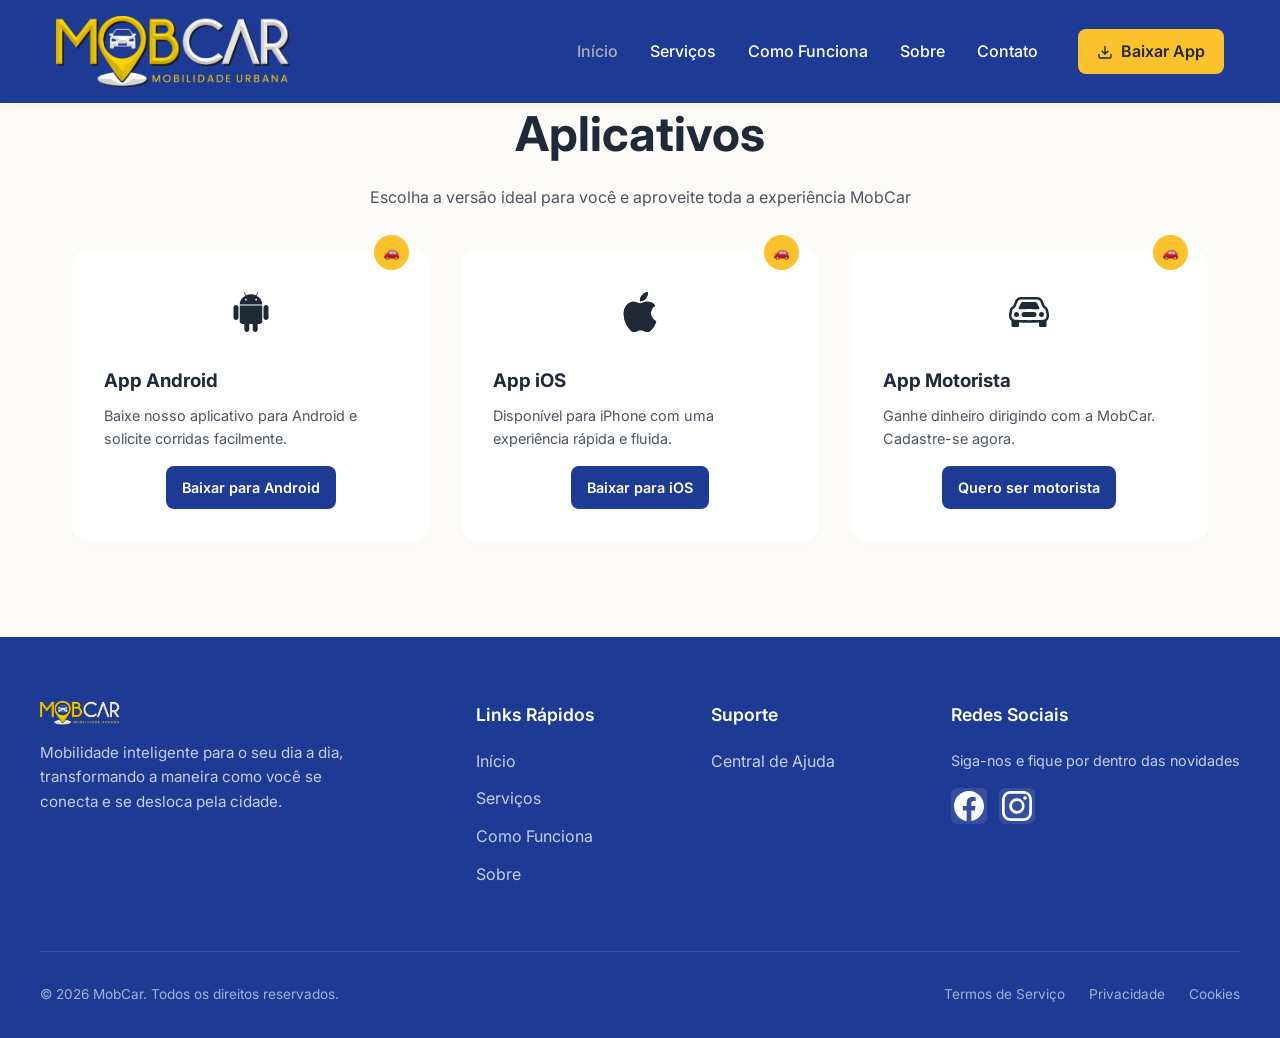
==== aplicativos.html @ 493b6944 "Atualização do site" ====
<!DOCTYPE html>
<html lang="pt-BR">
<head>
    <meta charset="UTF-8">
    <meta name="viewport" content="width=device-width, initial-scale=1.0">
    <title>MobCar - Mobilidade Inteligente</title>
    <link rel="preconnect" href="https://fonts.googleapis.com">
    <link rel="preconnect" href="https://fonts.gstatic.com" crossorigin>
    <link href="https://fonts.googleapis.com/css2?family=Inter:wght@400;500;600;700&display=swap" rel="stylesheet">
    <link rel="stylesheet" href="css/style.css">
</head>
<body>

    <header class="cabecalho-principal">
        <div class="container-cabecalho">
            <div class="logotipo">
               <img class="mobcar" src="imagens/logo-mobcar.png.png" alt="logo-mobcar">
            </div>
            
            <button class="botao-menu" aria-label="Abrir menu">
                <span class="barra"></span>
                <span class="barra"></span>
                <span class="barra"></span>
            </button>

            <nav class="barra-navegacao">
                <ul class="links-navegacao">
                    <li><a href="index.html" class="ativo">Início</a></li>
                    <li><a href="index.html#servicos">Serviços</a></li>
                    <li><a href="index.html#como-funciona">Como Funciona</a></li>
                    <li><a href="index.html#sobre">Sobre</a></li>
                    <li><a href="index.html#contato">Contato</a></li>
                </ul>
                <a href="#aplicativos" class="botao-baixar-app">
                    <svg width="16" height="16" viewBox="0 0 24 24" fill="none" stroke="currentColor" stroke-width="2"><path d="M21 15v4a2 2 0 0 1-2 2H5a2 2 0 0 1-2-2v-4M7 10l5 5 5-5M12 15V3"/></svg>
                    Baixar App
                </a>
            </nav>
        </div>
    </header>

    <main>
        

    <section id="aplicativos" class="secao-passoapasso">
    
        <div class="cabecalho-secao">
           <h2>Aplicativos</h2>
           <p>Escolha a versão ideal para você e aproveite toda a experiência MobCar</p>
        </div>

        <div class="linha-passos">
         <div class="cartao-passo" data-step="01">
           <div class="icone-passo"><svg xmlns="http://www.w3.org/2000/svg" width="40" height="40" fill="currentColor" class="bi bi-android2" viewBox="0 0 16 16">
           <path d="m10.213 1.471.691-1.26q.069-.124-.048-.192-.128-.057-.195.058l-.7 1.27A4.8 4.8 0 0 0 8.005.941q-1.032 0-1.956.404l-.7-1.27Q5.281-.037 5.154.02q-.117.069-.049.193l.691 1.259a4.25 4.25 0 0 0-1.673 1.476A3.7 3.7 0 0 0 3.5 5.02h9q0-1.125-.623-2.072a4.27 4.27 0 0 0-1.664-1.476ZM6.22 3.303a.37.37 0 0 1-.267.11.35.35 0 0 1-.263-.11.37.37 0 0 1-.107-.264.37.37 0 0 1 .107-.265.35.35 0 0 1 .263-.11q.155 0 .267.11a.36.36 0 0 1 .112.265.36.36 0 0 1-.112.264m4.101 0a.35.35 0 0 1-.262.11.37.37 0 0 1-.268-.11.36.36 0 0 1-.112-.264q0-.154.112-.265a.37.37 0 0 1 .268-.11q.155 0 .262.11a.37.37 0 0 1 .107.265q0 .153-.107.264M3.5 11.77q0 .441.311.75.311.306.76.307h.758l.01 2.182q0 .414.292.703a.96.96 0 0 0 .7.288.97.97 0 0 0 .71-.288.95.95 0 0 0 .292-.703v-2.182h1.343v2.182q0 .414.292.703a.97.97 0 0 0 .71.288.97.97 0 0 0 .71-.288.95.95 0 0 0 .292-.703v-2.182h.76q.436 0 .749-.308.31-.307.311-.75V5.365h-9zm10.495-6.587a.98.98 0 0 0-.702.278.9.9 0 0 0-.293.685v4.063q0 .406.293.69a.97.97 0 0 0 .702.284q.42 0 .712-.284a.92.92 0 0 0 .293-.69V6.146a.9.9 0 0 0-.293-.685 1 1 0 0 0-.712-.278m-12.702.283a1 1 0 0 1 .712-.283q.41 0 .702.283a.9.9 0 0 1 .293.68v4.063a.93.93 0 0 1-.288.69.97.97 0 0 1-.707.284 1 1 0 0 1-.712-.284.92.92 0 0 1-.293-.69V6.146q0-.396.293-.68"/>
           </svg></div>
           <h3>App Android</h3>
           <p>Baixe nosso aplicativo para Android e solicite corridas facilmente.</p>
           <a href="https://play.google.com/store/apps/details?id=br.com.paracatumobi.passenger.drivermachine&pcampaignid=web_share"  class="botao-app" target="_blank">Baixar para Android</a>
         </div>

         <div class="cartao-passo" data-step="02">
           <div class="icone-passo"><svg xmlns="http://www.w3.org/2000/svg" width="40" height="40" fill="currentColor" class="bi bi-apple" viewBox="0 0 16 16">
           <path d="M11.182.008C11.148-.03 9.923.023 8.857 1.18c-1.066 1.156-.902 2.482-.878 2.516s1.52.087 2.475-1.258.762-2.391.728-2.43m3.314 11.733c-.048-.096-2.325-1.234-2.113-3.422s1.675-2.789 1.698-2.854-.597-.79-1.254-1.157a3.7 3.7 0 0 0-1.563-.434c-.108-.003-.483-.095-1.254.116-.508.139-1.653.589-1.968.607-.316.018-1.256-.522-2.267-.665-.647-.125-1.333.131-1.824.328-.49.196-1.422.754-2.074 2.237-.652 1.482-.311 3.83-.067 4.56s.625 1.924 1.273 2.796c.576.984 1.34 1.667 1.659 1.899s1.219.386 1.843.067c.502-.308 1.408-.485 1.766-.472.357.013 1.061.154 1.782.539.571.197 1.111.115 1.652-.105.541-.221 1.324-1.059 2.238-2.758q.52-1.185.473-1.282"/>
           <path d="M11.182.008C11.148-.03 9.923.023 8.857 1.18c-1.066 1.156-.902 2.482-.878 2.516s1.52.087 2.475-1.258.762-2.391.728-2.43m3.314 11.733c-.048-.096-2.325-1.234-2.113-3.422s1.675-2.789 1.698-2.854-.597-.79-1.254-1.157a3.7 3.7 0 0 0-1.563-.434c-.108-.003-.483-.095-1.254.116-.508.139-1.653.589-1.968.607-.316.018-1.256-.522-2.267-.665-.647-.125-1.333.131-1.824.328-.49.196-1.422.754-2.074 2.237-.652 1.482-.311 3.83-.067 4.56s.625 1.924 1.273 2.796c.576.984 1.34 1.667 1.659 1.899s1.219.386 1.843.067c.502-.308 1.408-.485 1.766-.472.357.013 1.061.154 1.782.539.571.197 1.111.115 1.652-.105.541-.221 1.324-1.059 2.238-2.758q.52-1.185.473-1.282"/>
           </svg></div>
           <h3>App iOS</h3>
           <p>Disponível para iPhone com uma experiência rápida e fluida.</p>
           <a href="https://apps.apple.com/br/app/mobcar-passageiro/id1669278297" class="botao-app" target="_blank">Baixar para iOS</a>
         </div>

         <div class="cartao-passo" data-step="03">
            <div class="icone-passo"><svg xmlns="http://www.w3.org/2000/svg" width="40" height="40" fill="currentColor" class="bi bi-car-front" viewBox="0 0 16 16">
  <path d="M4 9a1 1 0 1 1-2 0 1 1 0 0 1 2 0m10 0a1 1 0 1 1-2 0 1 1 0 0 1 2 0M6 8a1 1 0 0 0 0 2h4a1 1 0 1 0 0-2zM4.862 4.276 3.906 6.19a.51.51 0 0 0 .497.731c.91-.073 2.35-.17 3.597-.17s2.688.097 3.597.17a.51.51 0 0 0 .497-.731l-.956-1.913A.5.5 0 0 0 10.691 4H5.309a.5.5 0 0 0-.447.276"/>
  <path d="M2.52 3.515A2.5 2.5 0 0 1 4.82 2h6.362c1 0 1.904.596 2.298 1.515l.792 1.848c.075.175.21.319.38.404.5.25.855.715.965 1.262l.335 1.679q.05.242.049.49v.413c0 .814-.39 1.543-1 1.997V13.5a.5.5 0 0 1-.5.5h-2a.5.5 0 0 1-.5-.5v-1.338c-1.292.048-2.745.088-4 .088s-2.708-.04-4-.088V13.5a.5.5 0 0 1-.5.5h-2a.5.5 0 0 1-.5-.5v-1.892c-.61-.454-1-1.183-1-1.997v-.413a2.5 2.5 0 0 1 .049-.49l.335-1.68c.11-.546.465-1.012.964-1.261a.8.8 0 0 0 .381-.404l.792-1.848ZM4.82 3a1.5 1.5 0 0 0-1.379.91l-.792 1.847a1.8 1.8 0 0 1-.853.904.8.8 0 0 0-.43.564L1.03 8.904a1.5 1.5 0 0 0-.03.294v.413c0 .796.62 1.448 1.408 1.484 1.555.07 3.786.155 5.592.155s4.037-.084 5.592-.155A1.48 1.48 0 0 0 15 9.611v-.413q0-.148-.03-.294l-.335-1.68a.8.8 0 0 0-.43-.563 1.8 1.8 0 0 1-.853-.904l-.792-1.848A1.5 1.5 0 0 0 11.18 3z"/>
</svg></div>
            <h3>App Motorista</h3>
            <p>Ganhe dinheiro dirigindo com a MobCar. Cadastre-se agora.</p>
            <a href="https://play.google.com/store/apps/details?id=br.com.paracatumobi.taxi.drivermachine&pcampaignid=web_share" class="botao-app" target="_blank">Quero ser motorista</a>
         </div>
        </div>
    </section>


        
    </main>

    <footer class="rodape-principal">
        <div class="rodape-topo">
            <div class="marca-rodape">
                <div class="logotipo-invertido">
                    <img src="imagens/logo-mobcar.png.png" alt="">
                </div>
                <p>Mobilidade inteligente para o seu dia a dia, transformando a maneira como você se conecta e se desloca pela cidade.</p>
            </div>

            <div class="coluna-links-rodape">
                <h4>Links Rápidos</h4>
                <ul>
                    <li><a href="#inicio">Início</a></li>
                    <li><a href="#servicos">Serviços</a></li>
                    <li><a href="#como-funciona">Como Funciona</a></li>
                    <li><a href="#sobre">Sobre</a></li>
                </ul>
            </div>

            <div class="coluna-links-rodape">
                <h4>Suporte</h4>
                <ul>
                    <li><a href="https://wa.me/553833650109">Central de Ajuda</a></li>
                    
                </ul>
            </div>

            <div class="rodape-redes">
                <h4>Redes Sociais</h4>
                <p>Siga-nos e fique por dentro das novidades</p>
                <div class="icones-sociais">
                    <a href="https://www.facebook.com/paracatumobi?mibextid=2JQ9oc "  aria-label="Facebook"> <svg xmlns="http://www.w3.org/2000/svg" width="30" height="30" fill="currentColor" class="bi bi-facebook" viewBox="0 0 16 16">
                    <path d="M16 8.049c0-4.446-3.582-8.05-8-8.05C3.58 0-.002 3.603-.002 8.05c0 4.017 2.926 7.347 6.75 7.951v-5.625h-2.03V8.05H6.75V6.275c0-2.017 1.195-3.131 3.022-3.131.876 0 1.791.157 1.791.157v1.98h-1.009c-.993 0-1.303.621-1.303 1.258v1.51h2.218l-.354 2.326H9.25V16c3.824-.604 6.75-3.934 6.75-7.951"/>
                    </svg></a>
                    <a href="https://www.instagram.com/mobcar_/" target="_blank" aria-label="Instagram"> <svg xmlns="http://www.w3.org/2000/svg" width="30" height="30" fill="currentColor" class="bi bi-instagram" viewBox="0 0 16 16">
                    <path d="M8 0C5.829 0 5.556.01 4.703.048 3.85.088 3.269.222 2.76.42a3.9 3.9 0 0 0-1.417.923A3.9 3.9 0 0 0 .42 2.76C.222 3.268.087 3.85.048 4.7.01 5.555 0 5.827 0 8.001c0 2.172.01 2.444.048 3.297.04.852.174 1.433.372 1.942.205.526.478.972.923 1.417.444.445.89.719 1.416.923.51.198 1.09.333 1.942.372C5.555 15.99 5.827 16 8 16s2.444-.01 3.298-.048c.851-.04 1.434-.174 1.943-.372a3.9 3.9 0 0 0 1.416-.923c.445-.445.718-.891.923-1.417.197-.509.332-1.09.372-1.942C15.99 10.445 16 10.173 16 8s-.01-2.445-.048-3.299c-.04-.851-.175-1.433-.372-1.941a3.9 3.9 0 0 0-.923-1.417A3.9 3.9 0 0 0 13.24.42c-.51-.198-1.092-.333-1.943-.372C10.443.01 10.172 0 7.998 0zm-.717 1.442h.718c2.136 0 2.389.007 3.232.046.78.035 1.204.166 1.486.275.373.145.64.319.92.599s.453.546.598.92c.11.281.24.705.275 1.485.039.843.047 1.096.047 3.231s-.008 2.389-.047 3.232c-.035.78-.166 1.203-.275 1.485a2.5 2.5 0 0 1-.599.919c-.28.28-.546.453-.92.598-.28.11-.704.24-1.485.276-.843.038-1.096.047-3.232.047s-2.39-.009-3.233-.047c-.78-.036-1.203-.166-1.485-.276a2.5 2.5 0 0 1-.92-.598 2.5 2.5 0 0 1-.6-.92c-.109-.281-.24-.705-.275-1.485-.038-.843-.046-1.096-.046-3.233s.008-2.388.046-3.231c.036-.78.166-1.204.276-1.486.145-.373.319-.64.599-.92s.546-.453.92-.598c.282-.11.705-.24 1.485-.276.738-.034 1.024-.044 2.515-.045zm4.988 1.328a.96.96 0 1 0 0 1.92.96.96 0 0 0 0-1.92m-4.27 1.122a4.109 4.109 0 1 0 0 8.217 4.109 4.109 0 0 0 0-8.217m0 1.441a2.667 2.667 0 1 1 0 5.334 2.667 2.667 0 0 1 0-5.334"/>
                    </svg></a>
                </div>
            </div>
        </div>

        <div class="rodape-baixo">
            <p>&copy; 2026 MobCar. Todos os direitos reservados.</p>
            <div class="legal-rodape">
                <a href="#">Termos de Serviço</a>
                <a href="#">Privacidade</a>
                <a href="#">Cookies</a>
            </div>
        </div>
    </footer>

    <script src="js/script.js"></script>
</body>
</html>
---- css/style.css ----
:root {
    --primary-blue: #1d3b95;
    --primary-hover: #152c73;
    --accent-yellow: #fbc22b;
    --accent-hover: #e0ab1f;
    --bg-light: #fdfbf7;
    --bg-card: #ffffff;
    --text-main: #1f2937;
    --text-muted: #4b5563;
    --text-light: #9ca3af;
    --border-color: #e5e7eb;
    --font-stack: 'Inter', sans-serif;
    --transition-fast: 0.2s ease;
}

* {
    margin: 0;
    padding: 0;
    box-sizing: border-box;
}

html {
    scroll-behavior: smooth;
    font-size: 17px;
}

body {
    font-family: var(--font-stack);
    background-color: var(--bg-light);
    color: var(--text-main);
    line-height: 1.6;
    overflow-x: hidden;
}

a {
    text-decoration: none;
    color: inherit;
    transition: var(--transition-fast);
}

ul {
    list-style: none;
}

img {
    max-width: 100%;
    height: auto;
    display: block;
}


.botao-primario {
    display: inline-flex;
    align-items: center;
    justify-content: center;
    background-color: var(--primary-blue);
    color: #ffffff;
    padding: 0.75rem 1.5rem;
    border-radius: 8px;
    font-weight: 600;
    border: none;
    cursor: pointer;
}

.botao-primario:hover {
    background-color: var(--primary-hover);
}

.botao-secundario {
    display: inline-flex;
    align-items: center;
    justify-content: center;
    background-color: #ffffff;
    color: var(--primary-blue);
    padding: 0.75rem 1.5rem;
    border-radius: 8px;
    font-weight: 600;
    border: 1px solid var(--primary-blue);
}

.botao-secundario:hover {
    background-color: #f3f4f6;
}

.cabecalho-secao {
    text-align: center;
    margin-bottom: 2.5rem;
    padding: 0 1rem;
}

.cabecalho-secao h2 {
    font-size: 3.0rem;
    color: var(--text-main);
    margin-bottom: 0.75rem;
    font-weight: 700;
}

.cabecalho-secao p {
    color: var(--text-muted);
    max-width: 600px;
    margin: 0 auto;
}


.cabecalho-principal {
    position: fixed;
    top: 0;
    left: 0;
    width: 100%;
    background-color: var(--primary-blue);
    box-shadow: 0 2px 10px rgba(0,0,0,0.05);
    z-index: 1000;

}

.container-cabecalho {
    display: flex;
    justify-content: space-between;
    align-items: center;
    padding: 1rem;
    max-width: 1200px;
    margin: 0 auto;
}

.logotipo {
    display: flex;
    align-items: center;
    gap: 0.5rem;
    width: 20%;
}


.botao-menu {
    display: flex;
    flex-direction: column;
    gap: 5px;
    background: none;
    border: none;
    cursor: pointer;
}

.botao-menu .barra {
    width: 25px;
    height: 3px;
    background-color: var(--bg-light);
    border-radius: 2px;
    transition: var(--transition-fast);
}

.botao-app {
    display: flex;
    width: fit-content;
    justify-content: center;
    align-items: center;
    margin: 1rem auto 0;
    padding: 0.6rem 1rem;
    background-color: var(--primary-blue);
    color: #fff;
    border-radius: 8px;
    font-size: 0.9rem;
    font-weight: 600;
}

.botao-app:hover {
    background-color: var(--primary-hover);
}


.barra-navegacao {
    position: absolute;
    top: 100%;
    left: 0;
    width: 100%;
    background-color:var(--primary-blue);
    display: none;
    flex-direction: column;
    padding: 1.5rem;
    box-shadow: 0 4px 10px rgba(0,0,0,0.05);
    border-top: 1px solid var(--border-color);
}

.barra-navegacao.ativa {
    display: flex;
}

.links-navegacao {
    display: flex;
    flex-direction: column;
    gap: 1.25rem;
    margin-bottom: 1.5rem;
}

.links-navegacao a {
    font-weight: 500;
    color: rgb(255, 255, 255);
}

.links-navegacao a:hover, .links-navegacao a.ativo {
    color: rgb(173, 173, 173);
}

.botao-baixar-app {
    display: inline-flex;
    align-items: center;
    justify-content: center;
    gap: 0.5rem;
    background-color: var(--accent-yellow);
    color: var(--text-main);
    padding: 0.6rem 1.2rem;
    border-radius: 8px;
    font-weight: 600;
}

.botao-baixar-app:hover {
    background-color: var(--accent-hover);
}


.secao-principal {
    padding: 7rem 1rem 3rem 1rem;
}

.conteudo-principal h1 {
    font-size: 2.2rem;
    line-height: 1.2;
    color: var(--text-main);
    margin-bottom: 1rem;
}

.conteudo-principal p {
    color: var(--text-muted);
    margin-bottom: 2rem;
    font-size: 1rem;
}

.botoes-principais {
    display: flex;
    flex-direction: column;
    gap: 1rem;
    margin-bottom: 3rem;
}

.seta-baixo::after {
    content: ' ▾';
}

.estatisticas-principais {
    display: grid;
    grid-template-columns: repeat(3, 1fr);
    gap: 1rem;
    border-top: 1px solid var(--border-color);
    padding-top: 1.5rem;
}

.item-estatistica h3 {
    font-size: 1.5rem;
    color: var(--primary-blue);
}

.item-estatistica p {
    font-size: 0.75rem;
    color: var(--text-light);
    margin-bottom: 0;
}

.container-imagem-principal {
    margin-top: 3rem;
    position: relative;
}

.imagem-principal {
    border-radius: 20px;
    width: 100%;
    object-fit: cover;
}

.placa-flutuante {
    position: absolute;
    bottom: 15px;
    right: 15px;
    background-color: #ffffff;
    padding: 0.6rem 1rem;
    border-radius: 12px;
    display: flex;
    align-items: center;
    gap: 0.75rem;
    box-shadow: 0 4px 15px rgba(0,0,0,0.1);
}

.titulo-placa {
    display: block;
    font-size: 0.7rem;
    color: var(--text-light);
}

.valor-placa {
    font-weight: 700;
    color: var(--primary-blue);
    font-size: 0.9rem;
}


.secao-vantagens {
    padding: 4rem 1rem;
}

.grade-vantagens {
    display: flex;
    flex-direction: column;
    gap: 1.5rem;
}

.cartao-vantagem {
    background-color: var(--bg-card);
    padding: 2rem;
    border-radius: 16px;
    border: 1px solid rgba(0,0,0,0.03);
    box-shadow: 0 4px 6px rgba(0,0,0,0.01);
}

.icone-cartao {
    width: 70px;
    height: 45px;
    border-radius: 8px;
    display: flex;
    align-items: center;
    justify-content: center;
    font-size: 1.25rem;
    margin-bottom: 1.25rem;
    background-color: #f0f4ff;
    color: var(--primary-blue);
    margin: 0 auto 1.25rem;
}

.cartao-vantagem h3 {
    margin-bottom: 0.5rem;
}

.cartao-vantagem p {
    color: var(--text-muted);
    font-size: 0.9rem;
}


.secao-passoapasso {
    padding: 4rem 1rem;
}

.linha-passos {
    display: flex;
    flex-direction: column;
    gap: 2rem;
}

.cartao-passo {
    background-color: var(--bg-card);
    padding: 2rem;
    border-radius: 16px;
    position: relative;
    box-shadow: 0 4px 6px rgba(0,0,0,0.01);
}

.cartao-passo::before {
    content: "🚗";
    position: absolute;
    top: -15px;
    right: 20px;
    background-color: var(--accent-yellow);
    color: var(--text-main);
    font-weight: 700;
    width: 35px;
    height: 35px;
    border-radius: 50%;
    display: flex;
    align-items: center;
    justify-content: center;
    font-size: 0.85rem;
}

.icone-passo {
    width: 60px;
    height: 60px;
    display: flex;
    align-items: center;
    justify-content: center;
    margin: 0 auto 1.5rem; /* Centraliza horizontalmente */
    font-size: 2rem;
}

.icone-passo i{
    font-size: 60px;
}

.cartao-passo h3 {
    margin-bottom: 0.5rem;
}

.cartao-passo p {
    color: var(--text-muted);
    font-size: 0.9rem;
}

.central-cta {
    text-align: center;
    margin-top: 3rem;
}

.cta-grande {
    padding: 1rem 2.5rem;
    font-size: 1.1rem;
}


.secao-sobre {
    padding: 4rem 1rem;
}

.conteudo-sobre h2 {
    font-size: 3.0rem;
    margin-bottom: 1rem;
}

.conteudo-sobre p {
    color: var(--text-muted);
    margin-bottom: 1.5rem;
}

.pilares-sobre {
    display: flex;
    flex-direction: column;
    gap: 1.5rem;
    margin-top: 2rem;
}

.item-pilar {
    display: flex;
    gap: 1rem;
}

.icone-pilar {
    font-size: 1.25rem;
}

.item-pilar h4 {
    font-weight: 600;
}

.item-pilar p {
    font-size: 0.9rem;
    margin-bottom: 0;
}


.grade-bento-sobre {
    margin-top: 3rem;
    display: grid;
    grid-template-columns: 1fr 1fr;
    gap: 1rem;
}

.caixa-bento {
    border-radius: 16px;
    padding: 1.5rem;
    display: flex;
    flex-direction: column;
    justify-content: space-between;
    min-height: 140px;
}

.caixa-bento p {
    font-weight: 600;
    font-size: 0.9rem;
    line-height: 1.3;
}

.caixa-cinza {
    background-color: #eef2f6;
}

.caixa-amarela {
    background-color: #fff8e7;
}

.emoji-bento {
    font-size: 1.5rem;
}


.secao-contato {
    padding: 4rem 1rem;
}

.informacoes-contato h3 {
    font-size: 1.5rem;
    margin-bottom: 1rem;
}

.informacoes-contato > p {
    color: var(--text-muted);
    margin-bottom: 2rem;
}

.lista-contato {
    display: flex;
    flex-direction: column;
    gap: 1.5rem;
}

.lista-contato li {
    display: flex;
    gap: 1rem;
    align-items: flex-start;
}

.caixa-icone-contato {
    background-color: #eef2f6;
    width: 40px;
    height: 40px;
    border-radius: 8px;
    display: flex;
    align-items: center;
    justify-content: center;
}

.caixa-horario {
    margin-top: 2.5rem;
    background-color: transparent;
}

.caixa-horario h4 {
    margin-bottom: 0.75rem;
}

.caixa-horario p {
    color: var(--text-muted);
    font-size: 0.9rem;
}


.container-formulario-contato {
    margin-top: 3rem;
    background-color: #ffffff;
    padding: 2rem;
    border-radius: 20px;
    box-shadow: 0 4px 20px rgba(0,0,0,0.02);
}

.grupo-formulario {
    margin-bottom: 1.25rem;
}

.grupo-formulario label {
    display: block;
    font-size: 0.85rem;
    font-weight: 600;
    margin-bottom: 0.5rem;
}

.grupo-formulario input, .grupo-formulario textarea {
    width: 100%;
    padding: 0.85rem;
    border: 1px solid var(--border-color);
    background-color: #f9fafb;
    border-radius: 8px;
    font-family: var(--font-stack);
    font-size: 0.95rem;
}

.grupo-formulario input:focus, .grupo-formulario textarea:focus {
    outline: none;
    border-color: var(--primary-blue);
    background-color: #ffffff;
}

.botao-enviar {
    width: 100%;
    background-color: var(--primary-blue);
    color: #ffffff;
    border: none;
    padding: 1rem;
    border-radius: 8px;
    font-weight: 600;
    font-size: 1rem;
    cursor: pointer;
    display: inline-flex;
    align-items: center;
    justify-content: center;
    gap: 0.5rem;
}

.botao-enviar:hover {
    background-color: var(--primary-hover);
}


.rodape-principal {
    background-color: var(--primary-blue);
    color: #ffffff;
    padding: 4rem 1rem 2rem 1rem;
}

.rodape-topo {
    display: flex;
    flex-direction: column;
    gap: 3rem;
    max-width: 1200px;
    margin: 0 auto;
}

.logotipo-invertido{
    width: 25%;
}

.marca-rodape p {
    margin-top: 1rem;
    color: rgba(255,255,255,0.75);
    font-size: 0.95rem;
}

.coluna-links-rodape h4, .rodape-redes h4 {
    font-size: 1.1rem;
    margin-bottom: 1.25rem;
    font-weight: 600;
}

.coluna-links-rodape ul {
    display: flex;
    flex-direction: column;
    gap: 0.75rem;
}

.coluna-links-rodape a {
    color: rgba(255,255,255,0.75);
}

.coluna-links-rodape a:hover {
    color: var(--accent-yellow);
}

.rodape-redes p {
    color: rgba(255,255,255,0.75);
    font-size: 0.9rem;
    margin-bottom: 1rem;
}

.icones-sociais {
    display: flex;
    gap: 0.75rem;
}

.icones-sociais a {
    width: 36px;
    height: 36px;
    background-color: rgba(255,255,255,0.1);
    border-radius: 6px;
    display: flex;
    align-items: center;
    justify-content: center;
}

.icones-sociais a:hover {
    background-color: var(--accent-yellow);
}

.rodape-baixo {
    margin-top: 4rem;
    padding-top: 2rem;
    border-top: 1px solid rgba(255,255,255,0.1);
    display: flex;
    flex-direction: column;
    gap: 1rem;
    align-items: center;
    font-size: 0.85rem;
    color: rgba(255,255,255,0.6);
    max-width: 1200px;
    margin-left: auto;
    margin-right: auto;
}

.legal-rodape {
    display: flex;
    gap: 1.5rem;
}

.legal-rodape a {
    color: rgba(255,255,255,0.6);
}

.whatsapp-float {
    position: fixed;
    bottom: 20px;
    right: 20px;
    width: 60px;
    height: 60px;
    background-color: #25D366;
    color: #fff;
    border-radius: 50%;
    display: flex;
    justify-content: center;
    align-items: center;
    font-size: 32px;
    text-decoration: none;
    box-shadow: 0 4px 10px rgba(0, 0, 0, 0.3);
    z-index: 9999;
    transition: 0.3s;
}

.whatsapp-float:hover {
    transform: scale(1.1);
    background-color: #20ba5a;
}

@media (min-width: 992px) {
    html {
        font-size: 16px;
    }


    .botao-menu {
        display: none;
    }

    .barra-navegacao {
        position: static;
        display: flex;
        flex-direction: row;
        align-items: center;
        width: auto;
        padding: 0;
        box-shadow: none;
        border: none;
        background: transparent;
        gap: 2.5rem;
    }

    .links-navegacao {
        flex-direction: row;
        gap: 2rem;
        margin-bottom: 0;
    }

    
    .secao-principal {
        padding: 9rem 2rem 5rem 2rem;
    }

    .container-principal {
        display: grid;
        grid-template-columns: 1.1fr 0.9fr;
        gap: 4rem;
        max-width: 1200px;
        margin: 0 auto;
        align-items: center;
    }

    .conteudo-principal h1 {
        font-size: 3.5rem;
    }

    .botoes-principais {
        flex-direction: row;
        gap: 1.5rem;
    }

    .container-imagem-principal {
        margin-top: 0;
    }

    /* Advantages Desktop */
    .secao-vantagens, .secao-passoapasso, .secao-sobre, .secao-contato {
        padding: 6rem 2rem;
        max-width: 1200px;
        margin: 0 auto;
    }

    .grade-vantagens {
        grid-template-columns: repeat(4, 1fr);
        display: grid;
    }

    
    .linha-passos {
        grid-template-columns: repeat(4, 1fr);
        display: grid;
        position: relative;
    }

    /* Linha horizontal conectando os cards no desktop */
    .linha-passos::before {
        content: '';
        position: absolute;
        top: 50%;
        left: 0;
        width: 100%;
        height: 1px;
        background-color: var(--border-color);
        z-index: 0;
    }

    .cartao-passo {
        z-index: 1;
    }

    
    .container-sobre {
        display: grid;
        grid-template-columns: 1.1fr 0.9fr;
        gap: 5rem;
        align-items: center;
    }

    .grade-bento-sobre {
        margin-top: 0;
    }

    .caixa-alta {
        grid-row: span 2;
        min-height: 290px;
    }

    
    .container-contato {
        display: grid;
        grid-template-columns: 1fr 1.1fr;
        gap: 5rem;
    }

    .container-formulario-contato {
        margin-top: 0;
    }

    
    .rodape-topo {
        flex-direction: row;
        justify-content: space-between;
    }

    .marca-rodape {
        max-width: 320px;
    }

    .rodape-baixo {
        flex-direction: row;
        justify-content: space-between;
    }
}
/* Ajuste específico para seção de aplicativos */
#aplicativos .linha-passos {
    display: flex;
    flex-direction: column;
    gap: 2rem;
}

@media (min-width: 992px) {
    #aplicativos .linha-passos {
        display: grid;
        grid-template-columns: repeat(3, 1fr);
    }

    #aplicativos .linha-passos::before {
        display: none; /* remove linha horizontal do "como funciona" */
    }
}
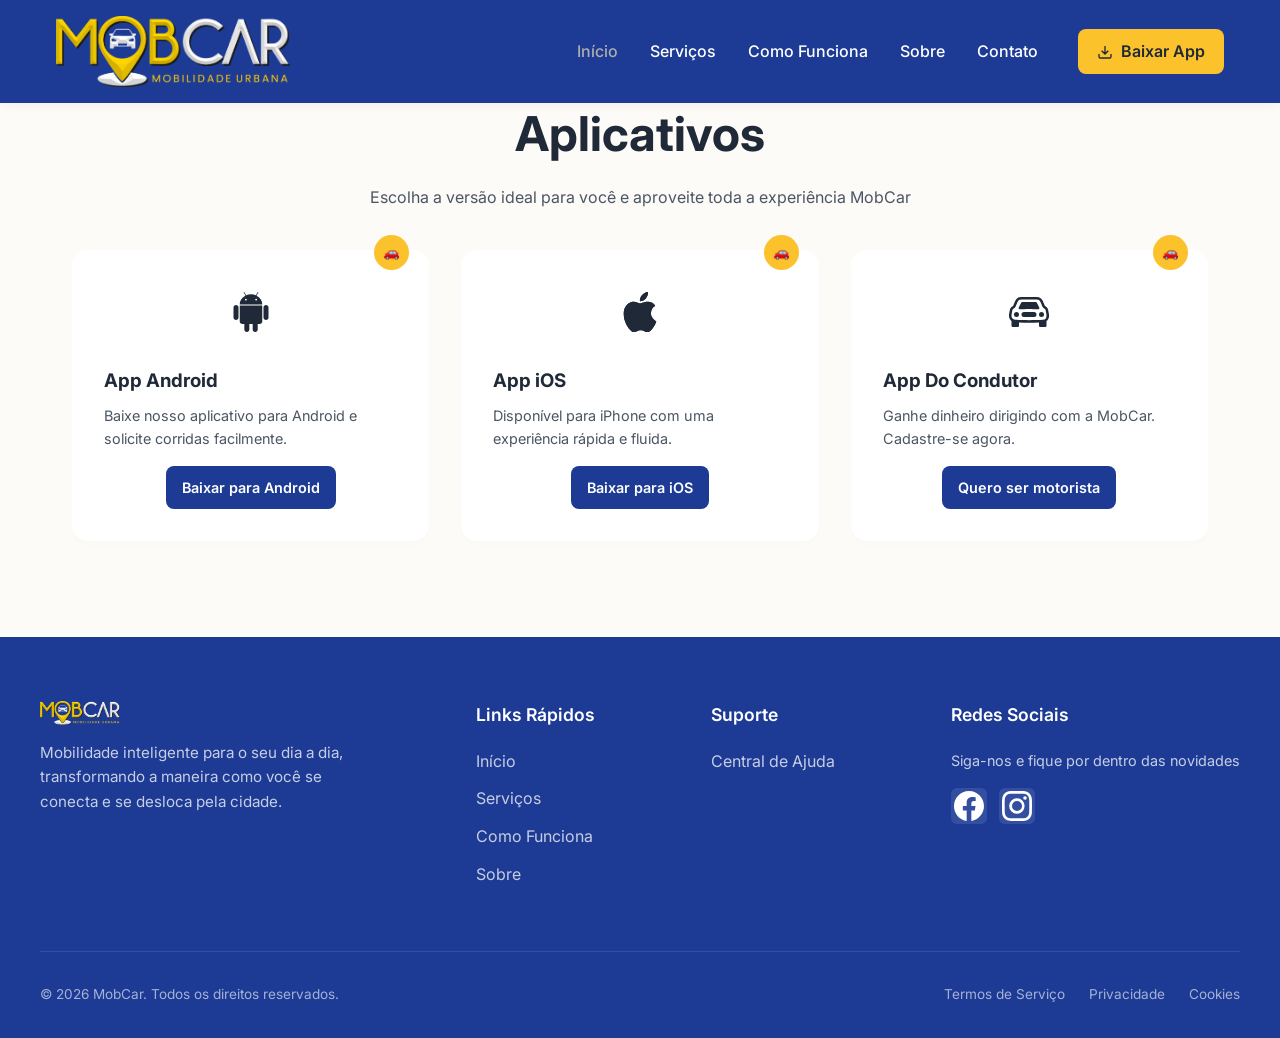
==== commit bee04519: "Motorista para Condutor" ====
--- a/aplicativos.html
+++ b/aplicativos.html
@@ -74,7 +74,7 @@
   <path d="M4 9a1 1 0 1 1-2 0 1 1 0 0 1 2 0m10 0a1 1 0 1 1-2 0 1 1 0 0 1 2 0M6 8a1 1 0 0 0 0 2h4a1 1 0 1 0 0-2zM4.862 4.276 3.906 6.19a.51.51 0 0 0 .497.731c.91-.073 2.35-.17 3.597-.17s2.688.097 3.597.17a.51.51 0 0 0 .497-.731l-.956-1.913A.5.5 0 0 0 10.691 4H5.309a.5.5 0 0 0-.447.276"/>
   <path d="M2.52 3.515A2.5 2.5 0 0 1 4.82 2h6.362c1 0 1.904.596 2.298 1.515l.792 1.848c.075.175.21.319.38.404.5.25.855.715.965 1.262l.335 1.679q.05.242.049.49v.413c0 .814-.39 1.543-1 1.997V13.5a.5.5 0 0 1-.5.5h-2a.5.5 0 0 1-.5-.5v-1.338c-1.292.048-2.745.088-4 .088s-2.708-.04-4-.088V13.5a.5.5 0 0 1-.5.5h-2a.5.5 0 0 1-.5-.5v-1.892c-.61-.454-1-1.183-1-1.997v-.413a2.5 2.5 0 0 1 .049-.49l.335-1.68c.11-.546.465-1.012.964-1.261a.8.8 0 0 0 .381-.404l.792-1.848ZM4.82 3a1.5 1.5 0 0 0-1.379.91l-.792 1.847a1.8 1.8 0 0 1-.853.904.8.8 0 0 0-.43.564L1.03 8.904a1.5 1.5 0 0 0-.03.294v.413c0 .796.62 1.448 1.408 1.484 1.555.07 3.786.155 5.592.155s4.037-.084 5.592-.155A1.48 1.48 0 0 0 15 9.611v-.413q0-.148-.03-.294l-.335-1.68a.8.8 0 0 0-.43-.563 1.8 1.8 0 0 1-.853-.904l-.792-1.848A1.5 1.5 0 0 0 11.18 3z"/>
 </svg></div>
-            <h3>App Motorista</h3>
+            <h3>App Do Condutor</h3>
             <p>Ganhe dinheiro dirigindo com a MobCar. Cadastre-se agora.</p>
             <a href="https://play.google.com/store/apps/details?id=br.com.paracatumobi.taxi.drivermachine&pcampaignid=web_share" class="botao-app" target="_blank">Quero ser motorista</a>
          </div>
--- a/css/style.css
+++ b/css/style.css
@@ -48,7 +48,6 @@
     display: block;
 }
 
-
 .botao-primario {
     display: inline-flex;
     align-items: center;
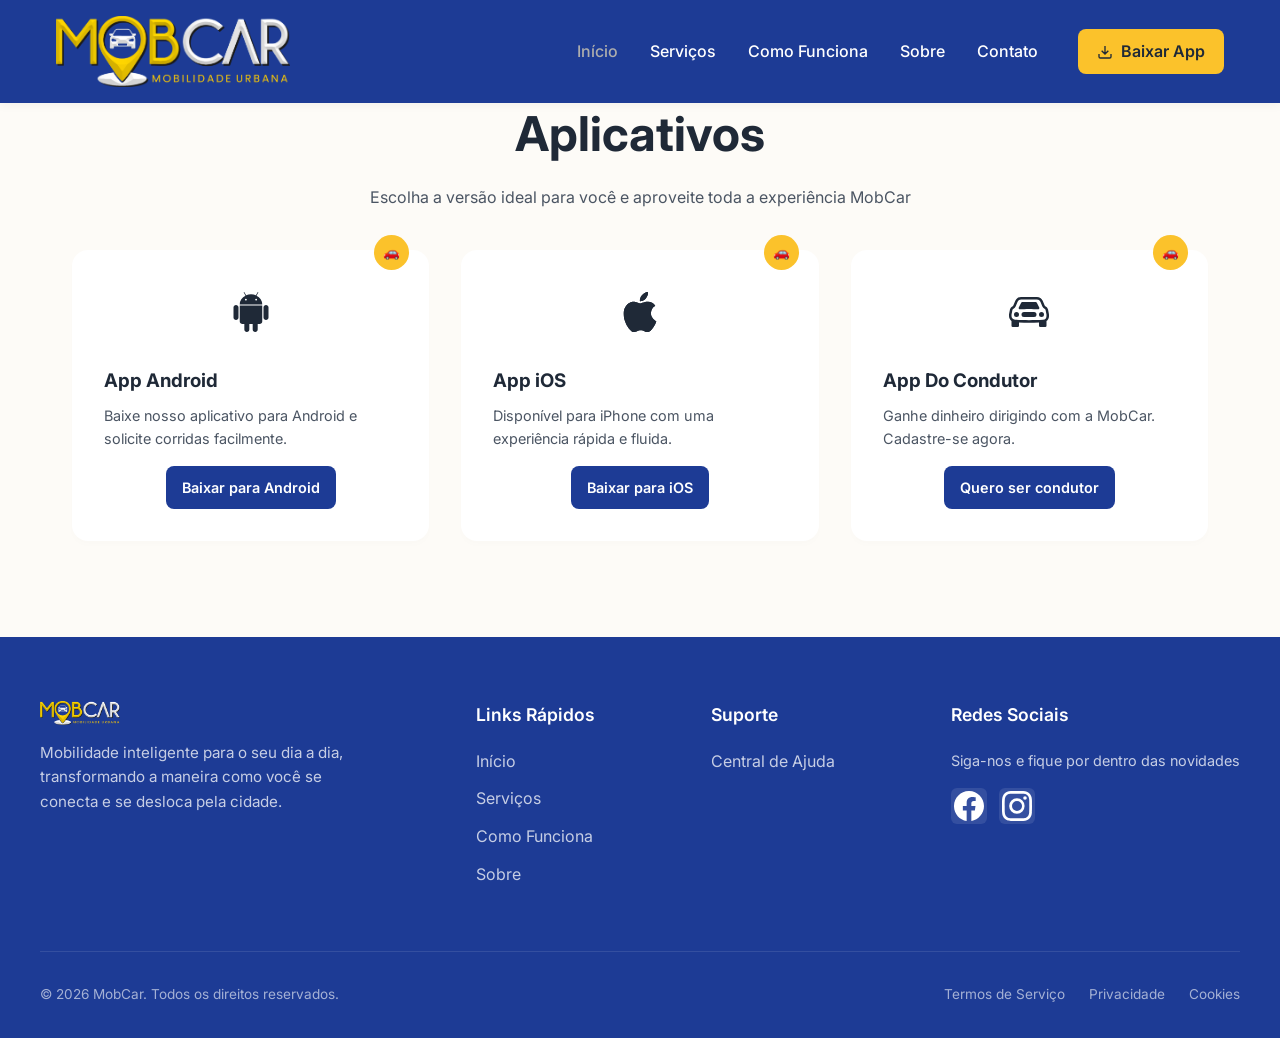
==== commit 2c298d3f: "Atualização do site" ====
--- a/aplicativos.html
+++ b/aplicativos.html
@@ -76,7 +76,7 @@
 </svg></div>
             <h3>App Do Condutor</h3>
             <p>Ganhe dinheiro dirigindo com a MobCar. Cadastre-se agora.</p>
-            <a href="https://play.google.com/store/apps/details?id=br.com.paracatumobi.taxi.drivermachine&pcampaignid=web_share" class="botao-app" target="_blank">Quero ser motorista</a>
+            <a href="https://play.google.com/store/apps/details?id=br.com.paracatumobi.taxi.drivermachine&pcampaignid=web_share" class="botao-app" target="_blank">Quero ser condutor</a>
          </div>
         </div>
     </section>
